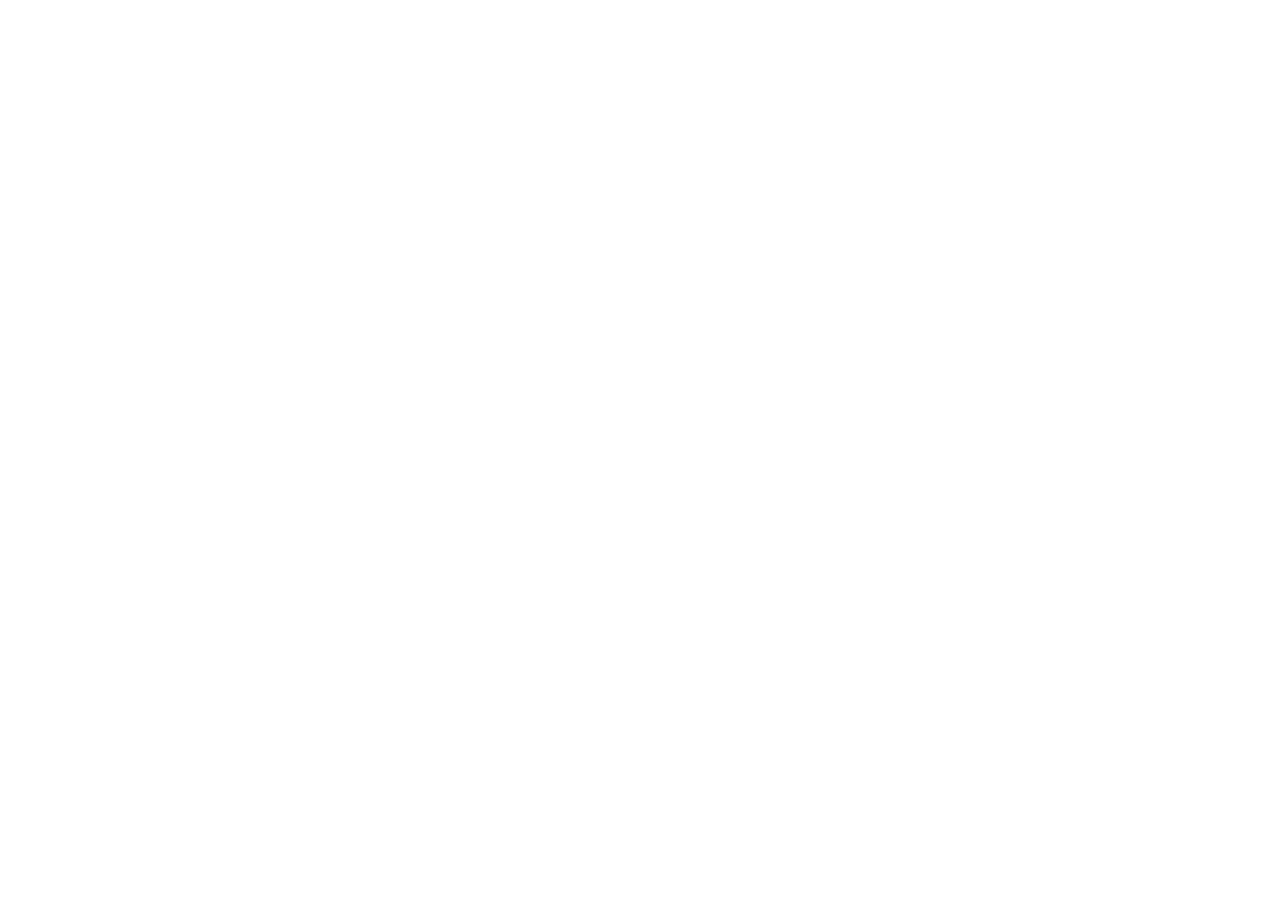
==== index.html @ 4785171e "feat: initial commit of Portfólio 🎉" ====
<!DOCTYPE html>
<html lang = "pt-br">
<head>
    <meta charset="UTF-8">
    <meta name = "viewport" content="width=device-width, initial-scale=1.0">
    <title>Portfólio</title>
    <link rel="stylesheet" href="css/style.css">
</head>
<body>
    
</body>
</html>
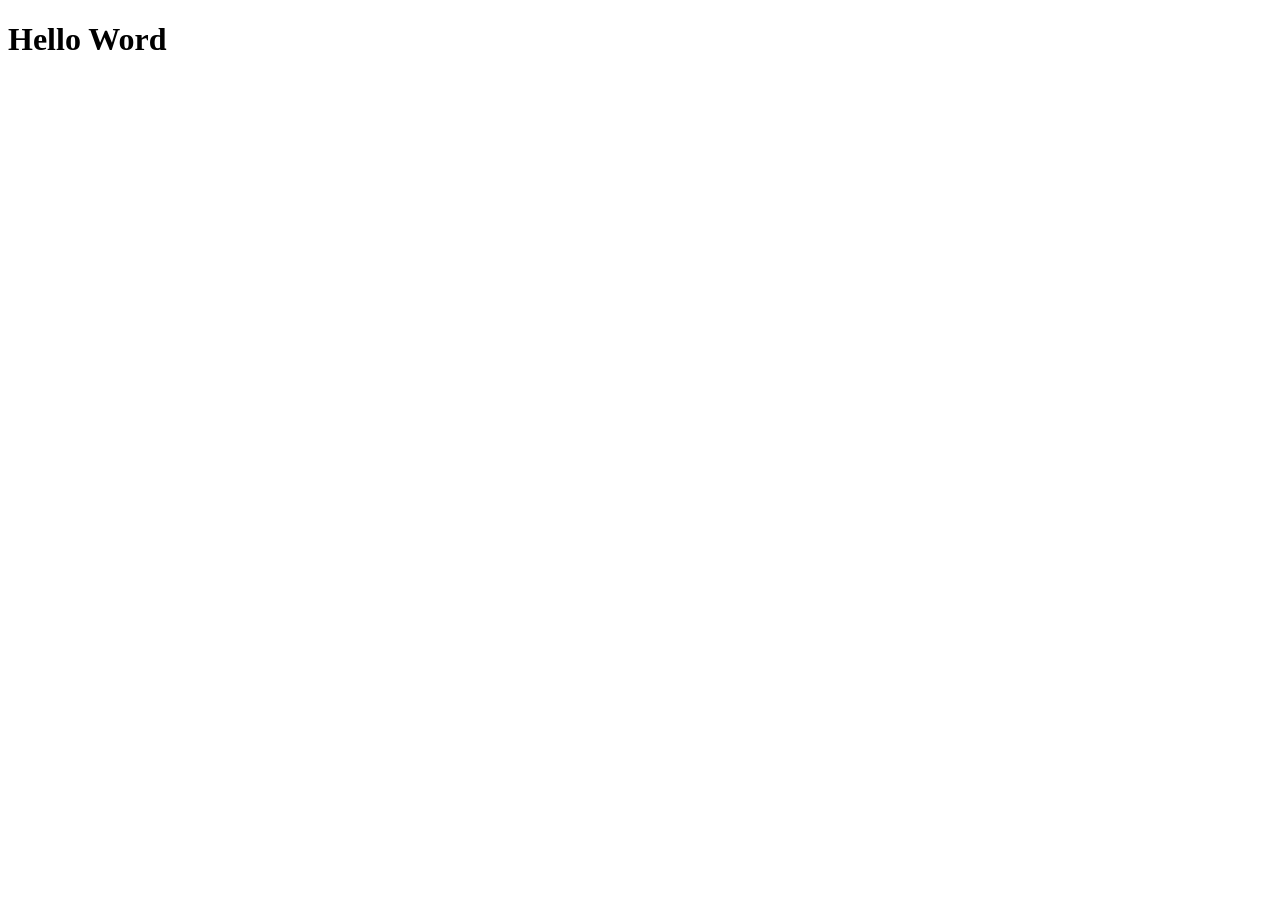
==== commit 3c674299: "feat: initial commit of Portfólio 🎉" ====
--- a/index.html
+++ b/index.html
@@ -7,6 +7,7 @@
     <link rel="stylesheet" href="css/style.css">
 </head>
 <body>
+    <h1>Hello Word</h1>
     
 </body>
 </html>
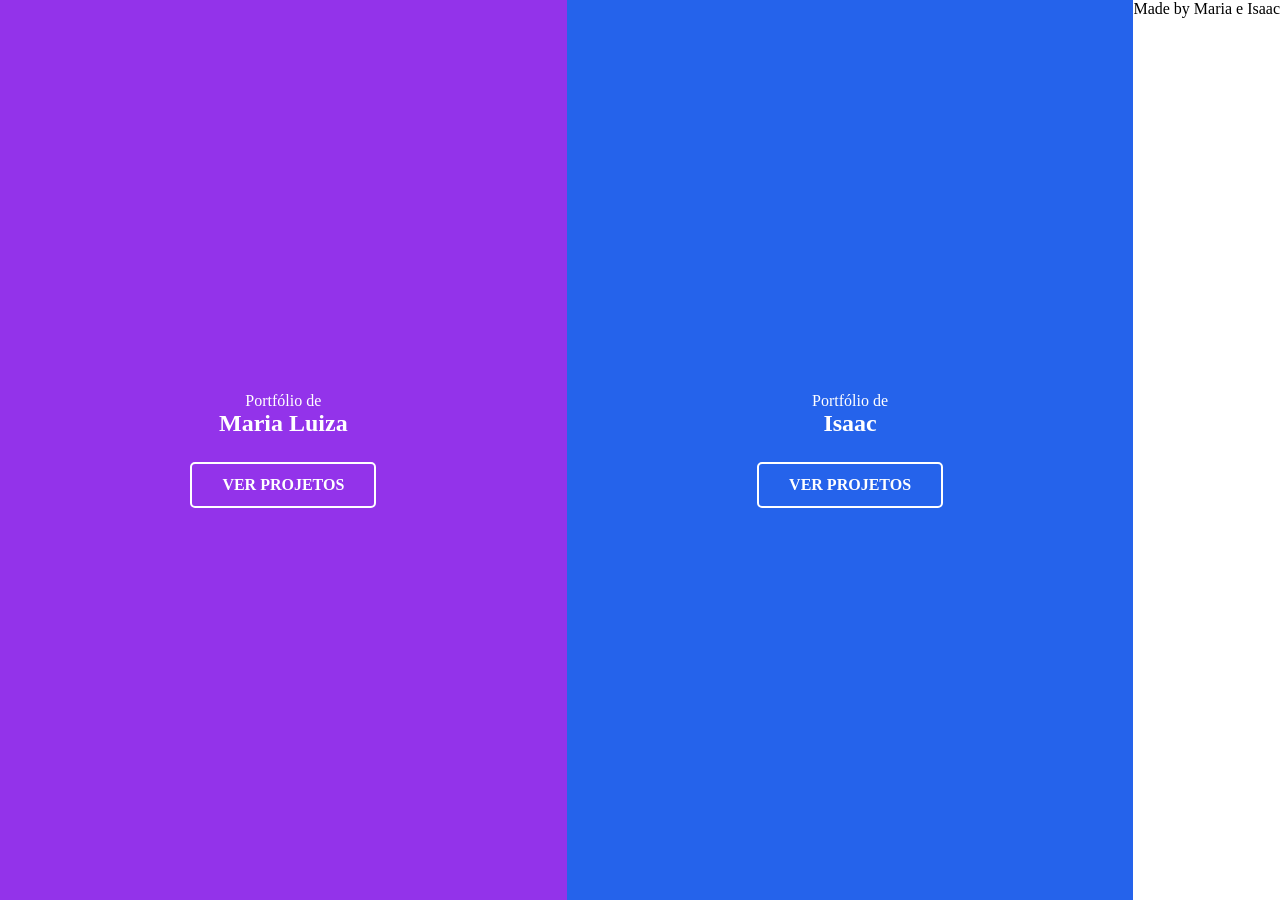
==== commit 336f934a: "feat: cria tela de inicio com layout dividido - Adiciona estrutura HTML com flexbox para divisao 50/" ====
--- a/index.html
+++ b/index.html
@@ -1,13 +1,45 @@
 <!DOCTYPE html>
-<html lang = "pt-br">
+<html lang="pt-br">
 <head>
     <meta charset="UTF-8">
-    <meta name = "viewport" content="width=device-width, initial-scale=1.0">
-    <title>Portfólio</title>
+    <meta name="viewport" content="width=device-width, initial-scale=1.0">
+    <title>Início - Portfólio Dupla</title>
     <link rel="stylesheet" href="css/style.css">
+    <script src="script.js" defer></script>
 </head>
 <body>
-    <h1>Hello Word</h1>
-    
+
+<div class="split-container">
+  
+  <div class="split-panel split-maria">
+    <div class="content-wrapper">
+      <div class="text-content">
+        <span>Portfólio de</span>
+        <h2>Maria Luiza</h2>
+      </div>
+      <a href="portifolio-maria.html" class="action-btn">VER PROJETOS</a>
+    </div>
+  </div>
+
+  <div class="split-panel split-isaac">
+    <div class="content-wrapper">
+      <div class="text-content">
+        <span>Portfólio de</span>
+        <h2>Isaac</h2>
+      </div>
+      <a href="portifolio-isaac.html" class="action-btn">VER PROJETOS</a>
+    </div>
+  </div>
+
+
+
+  <div class="credits">
+    <footer>
+      <p>Made by Maria e Isaac</p>
+    </footer>
+  </div>
+
+</div>
+
 </body>
 </html>
--- a/css/style.css
+++ b/css/style.css
@@ -0,0 +1,49 @@
+* {
+  box-sizing: border-box;
+  margin: 0;
+  padding: 0;
+}
+
+.split-container {
+  display: flex;
+  flex-direction: row; 
+  height: 100vh;
+  width: 100vw;
+  position: relative; 
+}
+
+.split-panel {
+  flex: 1;
+  display: flex;
+  justify-content: center;
+  align-items: center;
+  position: relative;
+  text-align: center;
+  color: white;
+  transition: flex 0.5s ease;
+}
+
+.split-isaac {
+  background-color: #2563eb; 
+}
+
+.split-maria {
+  background-color: #9333ea; 
+}
+
+
+.text-content {
+  margin-bottom: 25px;
+}
+
+.action-btn {
+  display: inline-block;
+  text-decoration: none;
+  color: white;
+  border: 2px solid white;
+  padding: 12px 30px;
+  font-size: 1rem;
+  font-weight: bold;
+  border-radius: 5px;
+  transition: all 0.3s ease;
+}
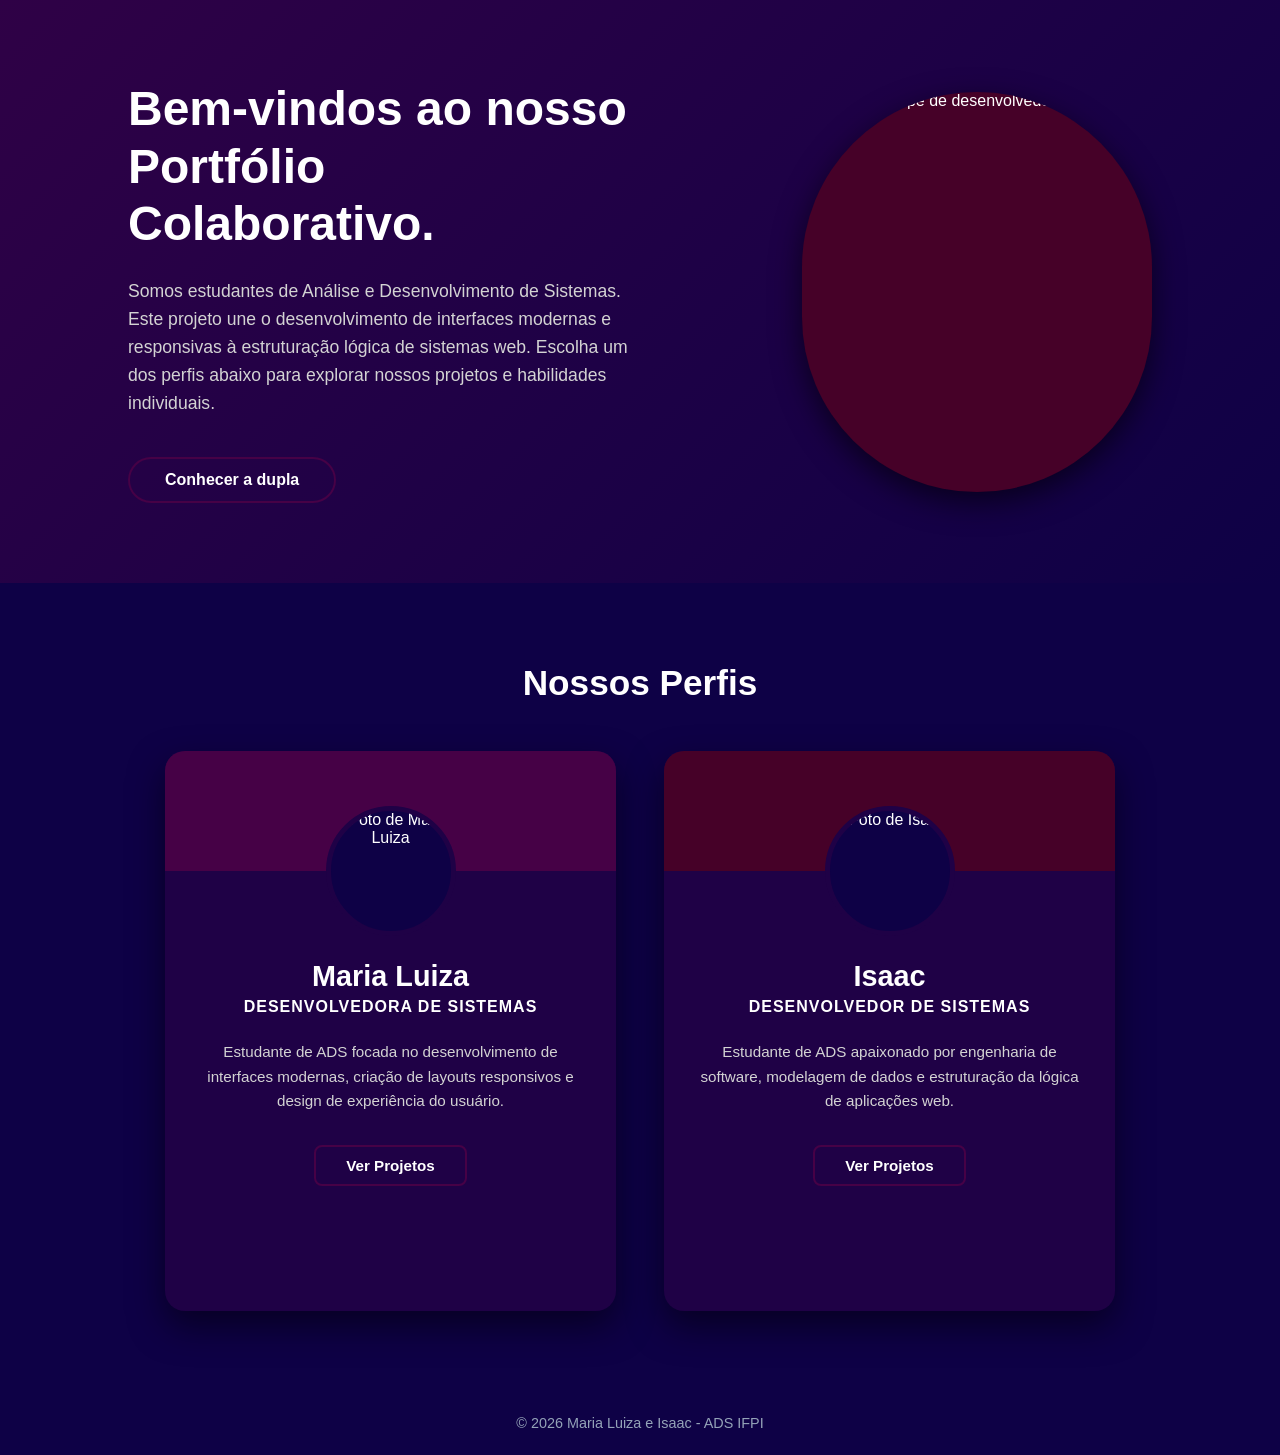
==== commit 0e299174: "feat: aplica novo tema escuro e melhora legibilidade e responsividade dos cards" ====
--- a/index.html
+++ b/index.html
@@ -3,43 +3,68 @@
 <head>
     <meta charset="UTF-8">
     <meta name="viewport" content="width=device-width, initial-scale=1.0">
-    <title>Início - Portfólio Dupla</title>
+    <title>Portfólio</title>
     <link rel="stylesheet" href="css/style.css">
-    <script src="script.js" defer></script>
 </head>
 <body>
 
-<div class="split-container">
-  
-  <div class="split-panel split-maria">
-    <div class="content-wrapper">
-      <div class="text-content">
-        <span>Portfólio de</span>
-        <h2>Maria Luiza</h2>
-      </div>
-      <a href="portifolio-maria.html" class="action-btn">VER PROJETOS</a>
+    <main>
+        <section class="hero-section">
+            <div class="hero-text">
+                <h1>Bem-vindos ao nosso Portfólio Colaborativo.</h1>
+                <p>Somos estudantes de Análise e Desenvolvimento de Sistemas. Este projeto une o desenvolvimento de interfaces modernas e responsivas à estruturação lógica de sistemas web. Escolha um dos perfis abaixo para explorar nossos projetos e habilidades individuais.</p>
+                <a href="#dupla-card" class="btn-contato">Conhecer a dupla</a>
+            </div>
+            
+            <div class="hero-img">
+                <div class="fundo-oval">
+                    <img src="img/equipe.jpeg" alt="Foto da equipe de desenvolvedores">
+                </div>
+            </div>
+        </section>
+
+<section id="dupla-card" class="section-card">
+    <h2>Nossos Perfis</h2>
+    
+    <div class="container-cards">
+        
+        <article class="card-perfil">
+            <div class="banner-card maria-banner"></div>
+            
+            <div class="foto-perfil">
+                <img src="img/perfil-maria.jpg" alt="Foto de Maria Luiza">
+            </div>
+            
+            <div class="info-card">
+                <h3>Maria Luiza</h3>
+                <span class="area-atuacao">Desenvolvedora de Sistemas</span>
+                <p>Estudante de ADS focada no desenvolvimento de interfaces modernas, criação de layouts responsivos e design de experiência do usuário.</p>
+                <a href="portfolio-maria.html" class="btn-entrar">Ver Projetos</a>
+            </div>
+        </article>
+
+        <article class="card-perfil">
+            <div class="banner-card isaac-banner"></div>
+            
+            <div class="foto-perfil">
+                <img src="img/perfil-isaac.jpg" alt="Foto de Isaac">
+            </div>
+            
+            <div class="info-card">
+                <h3>Isaac</h3>
+                <span class="area-atuacao">Desenvolvedor de Sistemas</span>
+                <p>Estudante de ADS apaixonado por engenharia de software, modelagem de dados e estruturação da lógica de aplicações web.</p>
+                <a href="portfolio-isaac.html" class="btn-entrar">Ver Projetos</a>
+            </div>
+        </article>
+
     </div>
-  </div>
+</section>
+    </main>
 
-  <div class="split-panel split-isaac">
-    <div class="content-wrapper">
-      <div class="text-content">
-        <span>Portfólio de</span>
-        <h2>Isaac</h2>
-      </div>
-      <a href="portifolio-isaac.html" class="action-btn">VER PROJETOS</a>
-    </div>
-  </div>
-
-
-
-  <div class="credits">
-    <footer>
-      <p>Made by Maria e Isaac</p>
+    <footer class="rodape">
+        <p>&copy; 2026 Maria Luiza e Isaac - ADS IFPI</p>
     </footer>
-  </div>
-
-</div>
 
 </body>
 </html>
--- a/css/style.css
+++ b/css/style.css
@@ -1,49 +1,254 @@
+:root {
+    --cor-branca: #FFFFFF;
+    --cor-fundo-principal: #0e0146;    
+    --cor-fundo-card: #1f0146;          
+    --cor-gradiente-inicio: #2f0146;   
+    --cor-destaque-1: #460146;          
+    --cor-destaque-2: #460128;          
+    --cor-texto-secundario: #D3D3D3;    
+    --cor-texto-rodape: #94A3B8;        
+}
+
 * {
-  box-sizing: border-box;
-  margin: 0;
-  padding: 0;
-}
-
-.split-container {
-  display: flex;
-  flex-direction: row; 
-  height: 100vh;
-  width: 100vw;
-  position: relative; 
-}
-
-.split-panel {
-  flex: 1;
-  display: flex;
-  justify-content: center;
-  align-items: center;
-  position: relative;
-  text-align: center;
-  color: white;
-  transition: flex 0.5s ease;
-}
-
-.split-isaac {
-  background-color: #2563eb; 
-}
-
-.split-maria {
-  background-color: #9333ea; 
-}
-
-
-.text-content {
-  margin-bottom: 25px;
-}
-
-.action-btn {
-  display: inline-block;
-  text-decoration: none;
-  color: white;
-  border: 2px solid white;
-  padding: 12px 30px;
-  font-size: 1rem;
-  font-weight: bold;
-  border-radius: 5px;
-  transition: all 0.3s ease;
+    margin: 0;
+    padding: 0;
+    box-sizing: border-box;
+    font-family: 'Segoe UI', Tahoma, Geneva, Verdana, sans-serif;
+}
+
+body {
+    background-color: var(--cor-fundo-principal);
+    color: var(--cor-branca);
+}
+
+
+.hero-section {
+    background: linear-gradient(135deg, var(--cor-gradiente-inicio) 0%, var(--cor-fundo-principal) 100%);
+    display: flex;
+    align-items: center;
+    justify-content: space-between;
+    padding: 5rem 10%;
+    min-height: 60vh;
+}
+
+.hero-text {
+    flex: 1;
+    max-width: 500px;
+}
+
+.hero-text h1 {
+    font-size: 3rem;
+    line-height: 1.2;
+    margin-bottom: 1.5rem;
+    font-weight: 800;
+    color: var(--cor-branca);
+}
+
+.hero-text p {
+    font-size: 1.1rem;
+    line-height: 1.6;
+    margin-bottom: 2.5rem;
+    color: var(--cor-texto-secundario);
+}
+
+
+.btn-contato {
+    display: inline-block;
+    padding: 12px 35px;
+    border: 2px solid var(--cor-destaque-1);
+    border-radius: 50px;
+    color: var(--cor-branca);
+    text-decoration: none;
+    font-weight: bold;
+    transition: all 0.3s ease;
+}
+
+.btn-contato:hover {
+    background-color: var(--cor-destaque-1); 
+    color: var(--cor-branca);
+    box-shadow: 0 0 20px rgba(70, 1, 70, 0.4); 
+}
+
+
+.hero-img {
+    flex: 1;
+    display: flex;
+    justify-content: flex-end;
+}
+
+.fundo-oval {
+    width: 350px;
+    height: 400px;
+    background-color: var(--cor-destaque-2);
+    border-radius: 200px 200px 200px 200px; 
+    display: flex;
+    align-items: center;
+    justify-content: center;
+    overflow: hidden;
+    box-shadow: 0 10px 30px rgba(0, 0, 0, 0.6);
+}
+
+.fundo-oval img {
+    width: 100%;
+    height: 100%;
+    object-fit: cover;
+}
+
+
+.section-card {
+    padding: 5rem 10%;
+    text-align: center;
+    background-color: var(--cor-fundo-principal);
+}
+
+.section-card h2 {
+    color: var(--cor-branca);
+    font-size: 2.2rem;
+    margin-bottom: 3rem;
+    font-weight: 700;
+}
+
+.container-cards {
+    display: flex;
+    justify-content: center;
+    gap: 3rem;
+    max-width: 950px;
+    margin: 0 auto;
+}
+
+
+.card-perfil {
+    flex: 1;
+    background-color: var(--cor-fundo-card); 
+    border-radius: 20px;
+    height: 35rem;
+    overflow: hidden; 
+    box-shadow: 0 15px 35px rgba(0, 0, 0, 0.5);
+    position: relative;
+    padding-bottom: 2.5rem; 
+    transition: transform 0.3s ease, box-shadow 0.3s ease; 
+}
+
+.card-perfil:hover {
+    transform: translateY(-8px); 
+    box-shadow: 0 25px 45px rgba(0, 0, 0, 0.7); 
+}
+
+
+.banner-card {
+    height: 120px; 
+    width: 100%;
+}
+
+.maria-banner {
+    background-color: var(--cor-destaque-1);
+}
+
+.isaac-banner {
+    background-color: var(--cor-destaque-2); 
+}
+
+
+.foto-perfil {
+    width: 130px;
+    height: 130px;
+    border-radius: 50%;
+    border: 5px solid var(--cor-fundo-card); 
+    overflow: hidden;
+    margin: -65px auto 1.5rem auto;
+    position: relative;
+    z-index: 2;
+    background-color: var(--cor-fundo-principal); 
+}
+
+.foto-perfil img {
+    width: 100%;
+    height: 100%;
+    object-fit: cover; 
+}
+
+
+.info-card {
+    padding: 0 2rem;
+    color: var(--cor-branca);
+}
+
+.info-card h3 {
+    font-size: 1.8rem;
+    font-weight: 700;
+    margin-bottom: 0.3rem;
+}
+
+.area-atuacao {
+    display: block;
+    font-size: 1rem;
+    color: var(--cor-branca); 
+    font-weight: 600;
+    margin-bottom: 1.5rem;
+    text-transform: uppercase;
+    letter-spacing: 1px;
+}
+
+.info-card p {
+    font-size: 0.95rem;
+    line-height: 1.6;
+    color: var(--cor-texto-secundario); 
+    margin-bottom: 2rem;
+    min-height: 70px; 
+}
+
+
+.btn-entrar {
+    display: inline-block;
+    text-decoration: none;
+    color: var(--cor-branca);
+    border: 2px solid var(--cor-destaque-1);
+    padding: 10px 30px;
+    font-weight: bold;
+    border-radius: 8px;
+    font-size: 0.95rem;
+    transition: all 0.3s ease;
+}
+
+.btn-entrar:hover {
+    background-color: var(--cor-destaque-1); 
+    color: var(--cor-branca);
+}
+
+
+.rodape {
+    text-align: center;
+    padding: 1.5rem;
+    background-color: var(--cor-fundo-principal); 
+    color: var(--cor-texto-rodape); 
+    font-size: 0.9rem;
+}
+
+
+@media (max-width: 768px) {
+    .hero-section {
+        flex-direction: column;
+        text-align: center;
+        padding: 3rem 5%;
+    }
+
+    .hero-text {
+        margin-bottom: 3rem;
+    }
+
+    .hero-img {
+        justify-content: center;
+    }
+
+    .container-cards {
+        flex-direction: column; 
+        gap: 4rem; 
+        padding: 0 1rem;
+    }
+    
+    .card-perfil {
+        max-width: 450px;
+        margin: 0 auto;
+        width: 100%;
+    }
 }
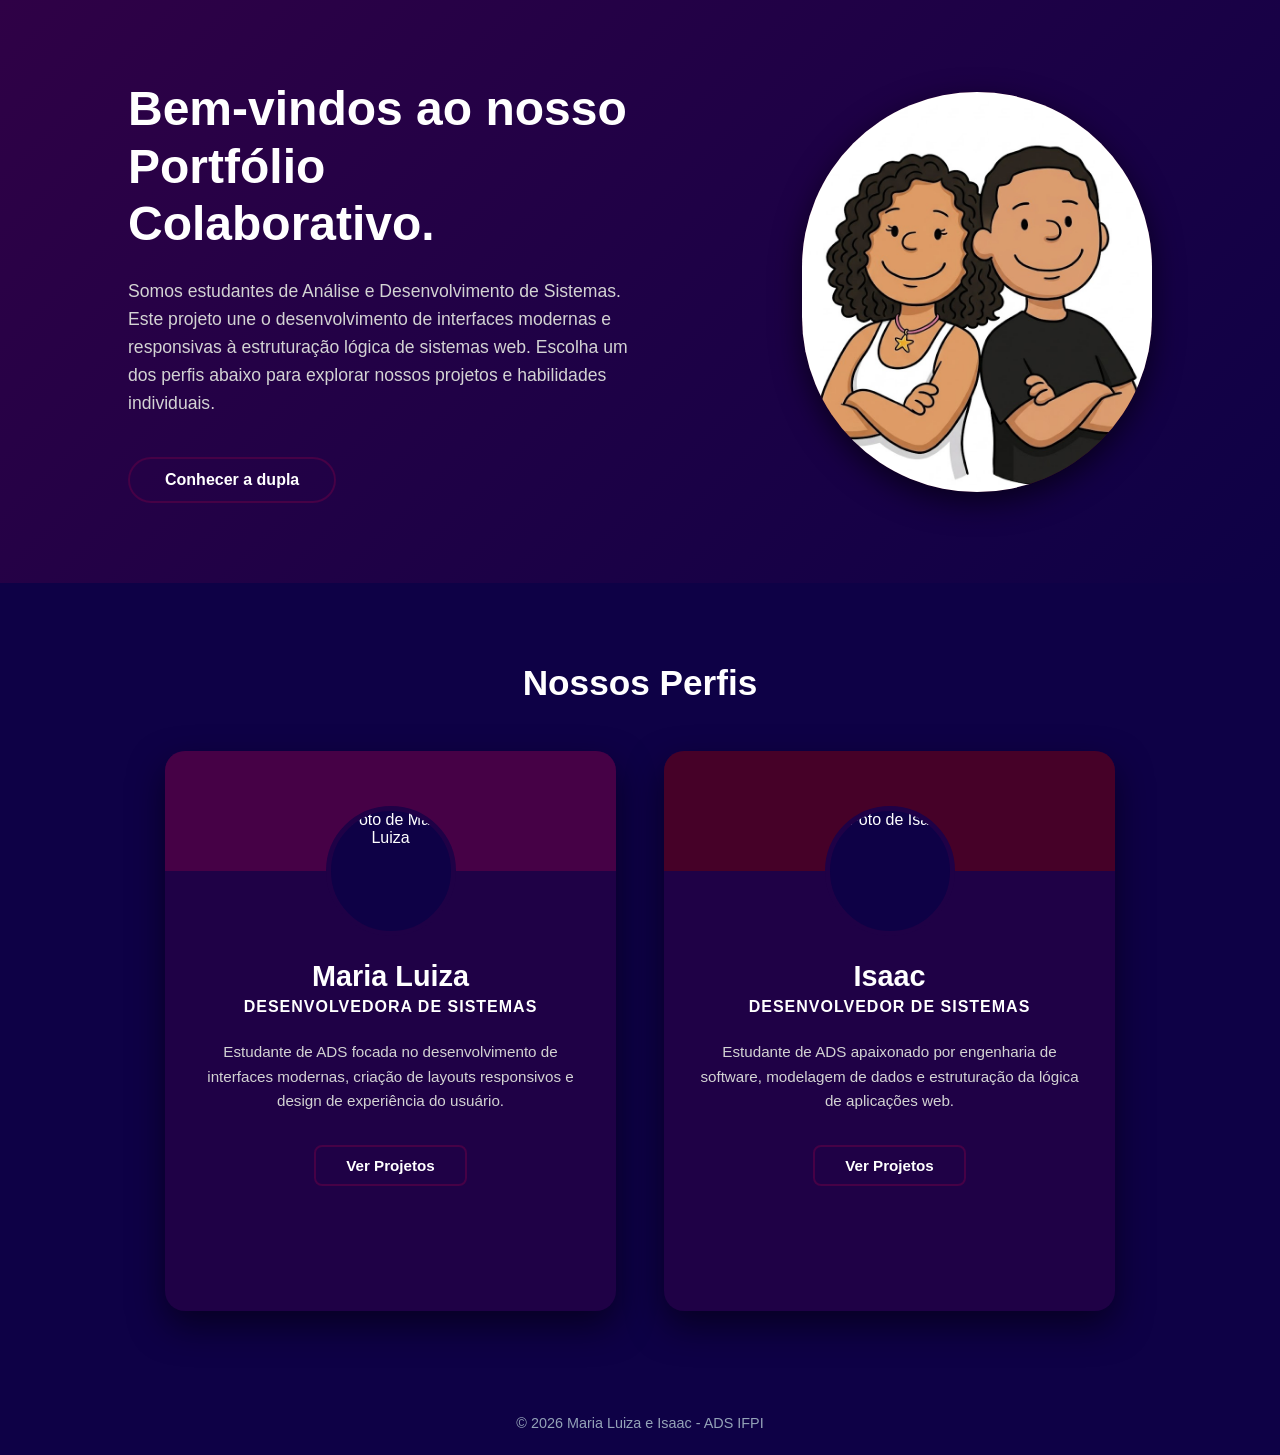
==== commit f0566288: "feat: estruturação da seção home do portfólio" ====
--- a/index.html
+++ b/index.html
@@ -39,7 +39,7 @@
                 <h3>Maria Luiza</h3>
                 <span class="area-atuacao">Desenvolvedora de Sistemas</span>
                 <p>Estudante de ADS focada no desenvolvimento de interfaces modernas, criação de layouts responsivos e design de experiência do usuário.</p>
-                <a href="portfolio-maria.html" class="btn-entrar">Ver Projetos</a>
+                <a href="portifolio-maria/portifolio-maria.html" class="btn-entrar">Ver Projetos</a>
             </div>
         </article>
 
@@ -54,7 +54,7 @@
                 <h3>Isaac</h3>
                 <span class="area-atuacao">Desenvolvedor de Sistemas</span>
                 <p>Estudante de ADS apaixonado por engenharia de software, modelagem de dados e estruturação da lógica de aplicações web.</p>
-                <a href="portfolio-isaac.html" class="btn-entrar">Ver Projetos</a>
+                <a href="portifolio-isaac/portifolio-isaac.html" class="btn-entrar">Ver Projetos</a>
             </div>
         </article>
 
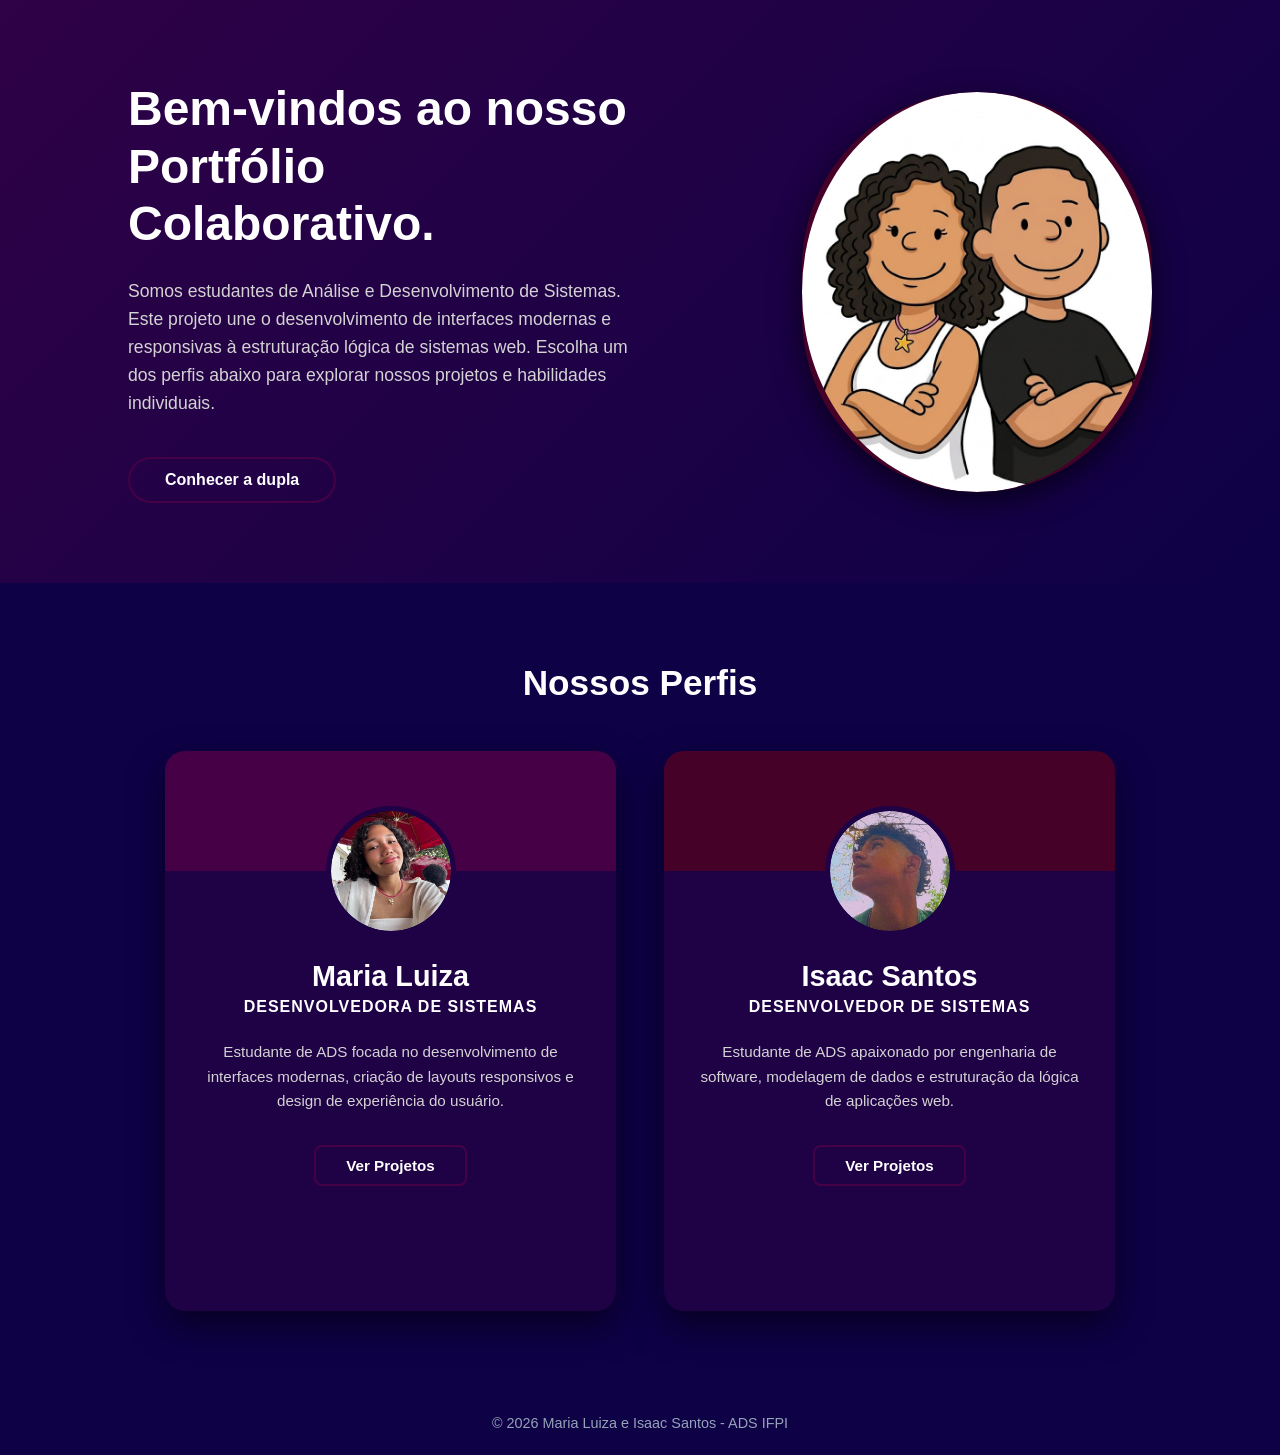
==== commit b8fd64fc: ":sparkles: feat: Adicionando fotos dos perfis" ====
--- a/index.html
+++ b/index.html
@@ -1,70 +1,89 @@
-<!DOCTYPE html>
+<!doctype html>
 <html lang="pt-br">
-<head>
-    <meta charset="UTF-8">
-    <meta name="viewport" content="width=device-width, initial-scale=1.0">
+  <head>
+    <meta charset="UTF-8" />
+    <meta name="viewport" content="width=device-width, initial-scale=1.0" />
     <title>Portfólio</title>
-    <link rel="stylesheet" href="css/style.css">
-</head>
-<body>
+    <link rel="stylesheet" href="css/style.css" />
+  </head>
+  <body>
+    <main>
+      <section class="hero-section">
+        <div class="hero-text">
+          <h1>Bem-vindos ao nosso Portfólio Colaborativo.</h1>
+          <p>
+            Somos estudantes de Análise e Desenvolvimento de Sistemas. Este
+            projeto une o desenvolvimento de interfaces modernas e responsivas à
+            estruturação lógica de sistemas web. Escolha um dos perfis abaixo
+            para explorar nossos projetos e habilidades individuais.
+          </p>
+          <a href="#dupla-card" class="btn-contato">Conhecer a dupla</a>
+        </div>
 
-    <main>
-        <section class="hero-section">
-            <div class="hero-text">
-                <h1>Bem-vindos ao nosso Portfólio Colaborativo.</h1>
-                <p>Somos estudantes de Análise e Desenvolvimento de Sistemas. Este projeto une o desenvolvimento de interfaces modernas e responsivas à estruturação lógica de sistemas web. Escolha um dos perfis abaixo para explorar nossos projetos e habilidades individuais.</p>
-                <a href="#dupla-card" class="btn-contato">Conhecer a dupla</a>
+        <div class="hero-img">
+          <div class="fundo-oval">
+            <img
+              src="img/equipe.jpeg"
+              alt="Foto da equipe de desenvolvedores"
+            />
+          </div>
+        </div>
+      </section>
+
+      <section id="dupla-card" class="section-card">
+        <h2>Nossos Perfis</h2>
+
+        <div class="container-cards">
+          <article class="card-perfil">
+            <div class="banner-card maria-banner"></div>
+
+            <div class="foto-perfil">
+              <img src="img/malu_perfil.jpg" alt="Foto de Maria Luiza" />
             </div>
-            
-            <div class="hero-img">
-                <div class="fundo-oval">
-                    <img src="img/equipe.jpeg" alt="Foto da equipe de desenvolvedores">
-                </div>
+
+            <div class="info-card">
+              <h3>Maria Luiza</h3>
+              <span class="area-atuacao">Desenvolvedora de Sistemas</span>
+              <p>
+                Estudante de ADS focada no desenvolvimento de interfaces
+                modernas, criação de layouts responsivos e design de experiência
+                do usuário.
+              </p>
+              <a
+                href="portifolio-maria/portifolio-maria.html"
+                class="btn-entrar"
+                >Ver Projetos</a
+              >
             </div>
-        </section>
+          </article>
 
-<section id="dupla-card" class="section-card">
-    <h2>Nossos Perfis</h2>
-    
-    <div class="container-cards">
-        
-        <article class="card-perfil">
-            <div class="banner-card maria-banner"></div>
-            
+          <article class="card-perfil">
+            <div class="banner-card isaac-banner"></div>
+
             <div class="foto-perfil">
-                <img src="img/perfil-maria.jpg" alt="Foto de Maria Luiza">
+              <img src="img/isaac_perfil.jpg" alt="Foto de Isaac" />
             </div>
-            
+
             <div class="info-card">
-                <h3>Maria Luiza</h3>
-                <span class="area-atuacao">Desenvolvedora de Sistemas</span>
-                <p>Estudante de ADS focada no desenvolvimento de interfaces modernas, criação de layouts responsivos e design de experiência do usuário.</p>
-                <a href="portifolio-maria/portifolio-maria.html" class="btn-entrar">Ver Projetos</a>
+              <h3>Isaac Santos</h3>
+              <span class="area-atuacao">Desenvolvedor de Sistemas</span>
+              <p>
+                Estudante de ADS apaixonado por engenharia de software,
+                modelagem de dados e estruturação da lógica de aplicações web.
+              </p>
+              <a
+                href="portifolio-isaac/portifolio-isaac.html"
+                class="btn-entrar"
+                >Ver Projetos</a
+              >
             </div>
-        </article>
-
-        <article class="card-perfil">
-            <div class="banner-card isaac-banner"></div>
-            
-            <div class="foto-perfil">
-                <img src="img/perfil-isaac.jpg" alt="Foto de Isaac">
-            </div>
-            
-            <div class="info-card">
-                <h3>Isaac</h3>
-                <span class="area-atuacao">Desenvolvedor de Sistemas</span>
-                <p>Estudante de ADS apaixonado por engenharia de software, modelagem de dados e estruturação da lógica de aplicações web.</p>
-                <a href="portifolio-isaac/portifolio-isaac.html" class="btn-entrar">Ver Projetos</a>
-            </div>
-        </article>
-
-    </div>
-</section>
+          </article>
+        </div>
+      </section>
     </main>
 
     <footer class="rodape">
-        <p>&copy; 2026 Maria Luiza e Isaac - ADS IFPI</p>
+      <p>&copy; 2026 Maria Luiza e Isaac Santos - ADS IFPI</p>
     </footer>
-
-</body>
-</html>+  </body>
+</html>
--- a/css/style.css
+++ b/css/style.css
@@ -1,254 +1,256 @@
 :root {
-    --cor-branca: #FFFFFF;
-    --cor-fundo-principal: #0e0146;    
-    --cor-fundo-card: #1f0146;          
-    --cor-gradiente-inicio: #2f0146;   
-    --cor-destaque-1: #460146;          
-    --cor-destaque-2: #460128;          
-    --cor-texto-secundario: #D3D3D3;    
-    --cor-texto-rodape: #94A3B8;        
+  --cor-branca: #ffffff;
+  --cor-fundo-principal: #0e0146;
+  --cor-fundo-card: #1f0146;
+  --cor-gradiente-inicio: #2f0146;
+  --cor-destaque-1: #460146;
+  --cor-destaque-2: #460128;
+  --cor-texto-secundario: #d3d3d3;
+  --cor-texto-rodape: #94a3b8;
 }
 
 * {
-    margin: 0;
-    padding: 0;
-    box-sizing: border-box;
-    font-family: 'Segoe UI', Tahoma, Geneva, Verdana, sans-serif;
+  margin: 0;
+  padding: 0;
+  box-sizing: border-box;
+  font-family: "Segoe UI", Tahoma, Geneva, Verdana, sans-serif;
 }
 
 body {
-    background-color: var(--cor-fundo-principal);
-    color: var(--cor-branca);
-}
-
+  background-color: var(--cor-fundo-principal);
+  color: var(--cor-branca);
+}
 
 .hero-section {
-    background: linear-gradient(135deg, var(--cor-gradiente-inicio) 0%, var(--cor-fundo-principal) 100%);
-    display: flex;
-    align-items: center;
-    justify-content: space-between;
-    padding: 5rem 10%;
-    min-height: 60vh;
+  background: linear-gradient(
+    135deg,
+    var(--cor-gradiente-inicio) 0%,
+    var(--cor-fundo-principal) 100%
+  );
+  display: flex;
+  align-items: center;
+  justify-content: space-between;
+  padding: 5rem 10%;
+  min-height: 60vh;
 }
 
 .hero-text {
-    flex: 1;
-    max-width: 500px;
+  flex: 1;
+  max-width: 500px;
 }
 
 .hero-text h1 {
-    font-size: 3rem;
-    line-height: 1.2;
-    margin-bottom: 1.5rem;
-    font-weight: 800;
-    color: var(--cor-branca);
+  font-size: 3rem;
+  line-height: 1.2;
+  margin-bottom: 1.5rem;
+  font-weight: 800;
+  color: var(--cor-branca);
 }
 
 .hero-text p {
-    font-size: 1.1rem;
-    line-height: 1.6;
-    margin-bottom: 2.5rem;
-    color: var(--cor-texto-secundario);
-}
-
+  font-size: 1.1rem;
+  line-height: 1.6;
+  margin-bottom: 2.5rem;
+  color: var(--cor-texto-secundario);
+}
 
 .btn-contato {
-    display: inline-block;
-    padding: 12px 35px;
-    border: 2px solid var(--cor-destaque-1);
-    border-radius: 50px;
-    color: var(--cor-branca);
-    text-decoration: none;
-    font-weight: bold;
-    transition: all 0.3s ease;
+  display: inline-block;
+  padding: 12px 35px;
+  border: 2px solid var(--cor-destaque-1);
+  border-radius: 50px;
+  color: var(--cor-branca);
+  text-decoration: none;
+  font-weight: bold;
+  transition: all 0.3s ease;
 }
 
 .btn-contato:hover {
-    background-color: var(--cor-destaque-1); 
-    color: var(--cor-branca);
-    box-shadow: 0 0 20px rgba(70, 1, 70, 0.4); 
-}
-
+  background-color: var(--cor-destaque-1);
+  color: var(--cor-branca);
+  box-shadow: 0 0 20px rgba(70, 1, 70, 0.4);
+}
 
 .hero-img {
-    flex: 1;
-    display: flex;
-    justify-content: flex-end;
+  flex: 1;
+  display: flex;
+  justify-content: flex-end;
 }
 
 .fundo-oval {
-    width: 350px;
-    height: 400px;
-    background-color: var(--cor-destaque-2);
-    border-radius: 200px 200px 200px 200px; 
-    display: flex;
-    align-items: center;
+  width: 350px;
+  height: 400px;
+  background-color: var(--cor-destaque-2);
+  border-radius: 200px 200px 200px 200px;
+  display: flex;
+  align-items: center;
+  justify-content: center;
+  overflow: hidden;
+  box-shadow: 0 10px 30px rgba(0, 0, 0, 0.6);
+}
+
+.fundo-oval img {
+  width: 100%;
+  height: 100%;
+  object-fit: cover;
+}
+
+.section-card {
+  padding: 5rem 10%;
+  text-align: center;
+  background-color: var(--cor-fundo-principal);
+}
+
+.section-card h2 {
+  color: var(--cor-branca);
+  font-size: 2.2rem;
+  margin-bottom: 3rem;
+  font-weight: 700;
+}
+
+.container-cards {
+  display: flex;
+  justify-content: center;
+  gap: 3rem;
+  max-width: 950px;
+  margin: 0 auto;
+}
+
+.card-perfil {
+  flex: 1;
+  background-color: var(--cor-fundo-card);
+  border-radius: 20px;
+  height: 35rem;
+  overflow: hidden;
+  box-shadow: 0 15px 35px rgba(0, 0, 0, 0.5);
+  position: relative;
+  padding-bottom: 2.5rem;
+  transition:
+    transform 0.3s ease,
+    box-shadow 0.3s ease;
+}
+
+.card-perfil:hover {
+  transform: translateY(-8px);
+  box-shadow: 0 25px 45px rgba(0, 0, 0, 0.7);
+}
+
+.banner-card {
+  height: 120px;
+  width: 100%;
+}
+
+.maria-banner {
+  background-color: var(--cor-destaque-1);
+}
+
+.isaac-banner {
+  background-color: var(--cor-destaque-2);
+}
+
+.foto-perfil {
+  width: 130px;
+  height: 130px;
+  border-radius: 50%;
+  border: 5px solid var(--cor-fundo-card);
+  overflow: hidden;
+  margin: -65px auto 1.5rem auto;
+  position: relative;
+  z-index: 2;
+  background-color: var(--cor-fundo-principal);
+}
+
+.foto-perfil img {
+  width: 100%;
+  height: 100%;
+  object-fit: cover;
+}
+
+.info-card {
+  padding: 0 2rem;
+  color: var(--cor-branca);
+}
+
+.info-card h3 {
+  font-size: 1.8rem;
+  font-weight: 700;
+  margin-bottom: 0.3rem;
+}
+
+.area-atuacao {
+  display: block;
+  font-size: 1rem;
+  color: var(--cor-branca);
+  font-weight: 600;
+  margin-bottom: 1.5rem;
+  text-transform: uppercase;
+  letter-spacing: 1px;
+}
+
+.info-card p {
+  font-size: 0.95rem;
+  line-height: 1.6;
+  color: var(--cor-texto-secundario);
+  margin-bottom: 2rem;
+  min-height: 70px;
+}
+
+.btn-entrar {
+  display: inline-block;
+  text-decoration: none;
+  color: var(--cor-branca);
+  border: 2px solid var(--cor-destaque-1);
+  padding: 10px 30px;
+  font-weight: bold;
+  border-radius: 8px;
+  font-size: 0.95rem;
+  transition: all 0.3s ease;
+}
+
+.btn-entrar:hover {
+  background-color: var(--cor-destaque-1);
+  color: var(--cor-branca);
+}
+
+.rodape {
+  text-align: center;
+  padding: 1.5rem;
+  background-color: var(--cor-fundo-principal);
+  color: var(--cor-texto-rodape);
+  font-size: 0.9rem;
+}
+
+img {
+  width: 120px;
+  height: 120px;
+  border-radius: 50%;
+  object-fit: cover;
+}
+
+@media (max-width: 768px) {
+  .hero-section {
+    flex-direction: column;
+    text-align: center;
+    padding: 3rem 5%;
+  }
+
+  .hero-text {
+    margin-bottom: 3rem;
+  }
+
+  .hero-img {
     justify-content: center;
-    overflow: hidden;
-    box-shadow: 0 10px 30px rgba(0, 0, 0, 0.6);
-}
-
-.fundo-oval img {
+  }
+
+  .container-cards {
+    flex-direction: column;
+    gap: 4rem;
+    padding: 0 1rem;
+  }
+
+  .card-perfil {
+    max-width: 450px;
+    margin: 0 auto;
     width: 100%;
-    height: 100%;
-    object-fit: cover;
-}
-
-
-.section-card {
-    padding: 5rem 10%;
-    text-align: center;
-    background-color: var(--cor-fundo-principal);
-}
-
-.section-card h2 {
-    color: var(--cor-branca);
-    font-size: 2.2rem;
-    margin-bottom: 3rem;
-    font-weight: 700;
-}
-
-.container-cards {
-    display: flex;
-    justify-content: center;
-    gap: 3rem;
-    max-width: 950px;
-    margin: 0 auto;
-}
-
-
-.card-perfil {
-    flex: 1;
-    background-color: var(--cor-fundo-card); 
-    border-radius: 20px;
-    height: 35rem;
-    overflow: hidden; 
-    box-shadow: 0 15px 35px rgba(0, 0, 0, 0.5);
-    position: relative;
-    padding-bottom: 2.5rem; 
-    transition: transform 0.3s ease, box-shadow 0.3s ease; 
-}
-
-.card-perfil:hover {
-    transform: translateY(-8px); 
-    box-shadow: 0 25px 45px rgba(0, 0, 0, 0.7); 
-}
-
-
-.banner-card {
-    height: 120px; 
-    width: 100%;
-}
-
-.maria-banner {
-    background-color: var(--cor-destaque-1);
-}
-
-.isaac-banner {
-    background-color: var(--cor-destaque-2); 
-}
-
-
-.foto-perfil {
-    width: 130px;
-    height: 130px;
-    border-radius: 50%;
-    border: 5px solid var(--cor-fundo-card); 
-    overflow: hidden;
-    margin: -65px auto 1.5rem auto;
-    position: relative;
-    z-index: 2;
-    background-color: var(--cor-fundo-principal); 
-}
-
-.foto-perfil img {
-    width: 100%;
-    height: 100%;
-    object-fit: cover; 
-}
-
-
-.info-card {
-    padding: 0 2rem;
-    color: var(--cor-branca);
-}
-
-.info-card h3 {
-    font-size: 1.8rem;
-    font-weight: 700;
-    margin-bottom: 0.3rem;
-}
-
-.area-atuacao {
-    display: block;
-    font-size: 1rem;
-    color: var(--cor-branca); 
-    font-weight: 600;
-    margin-bottom: 1.5rem;
-    text-transform: uppercase;
-    letter-spacing: 1px;
-}
-
-.info-card p {
-    font-size: 0.95rem;
-    line-height: 1.6;
-    color: var(--cor-texto-secundario); 
-    margin-bottom: 2rem;
-    min-height: 70px; 
-}
-
-
-.btn-entrar {
-    display: inline-block;
-    text-decoration: none;
-    color: var(--cor-branca);
-    border: 2px solid var(--cor-destaque-1);
-    padding: 10px 30px;
-    font-weight: bold;
-    border-radius: 8px;
-    font-size: 0.95rem;
-    transition: all 0.3s ease;
-}
-
-.btn-entrar:hover {
-    background-color: var(--cor-destaque-1); 
-    color: var(--cor-branca);
-}
-
-
-.rodape {
-    text-align: center;
-    padding: 1.5rem;
-    background-color: var(--cor-fundo-principal); 
-    color: var(--cor-texto-rodape); 
-    font-size: 0.9rem;
-}
-
-
-@media (max-width: 768px) {
-    .hero-section {
-        flex-direction: column;
-        text-align: center;
-        padding: 3rem 5%;
-    }
-
-    .hero-text {
-        margin-bottom: 3rem;
-    }
-
-    .hero-img {
-        justify-content: center;
-    }
-
-    .container-cards {
-        flex-direction: column; 
-        gap: 4rem; 
-        padding: 0 1rem;
-    }
-    
-    .card-perfil {
-        max-width: 450px;
-        margin: 0 auto;
-        width: 100%;
-    }
-}+  }
+}
